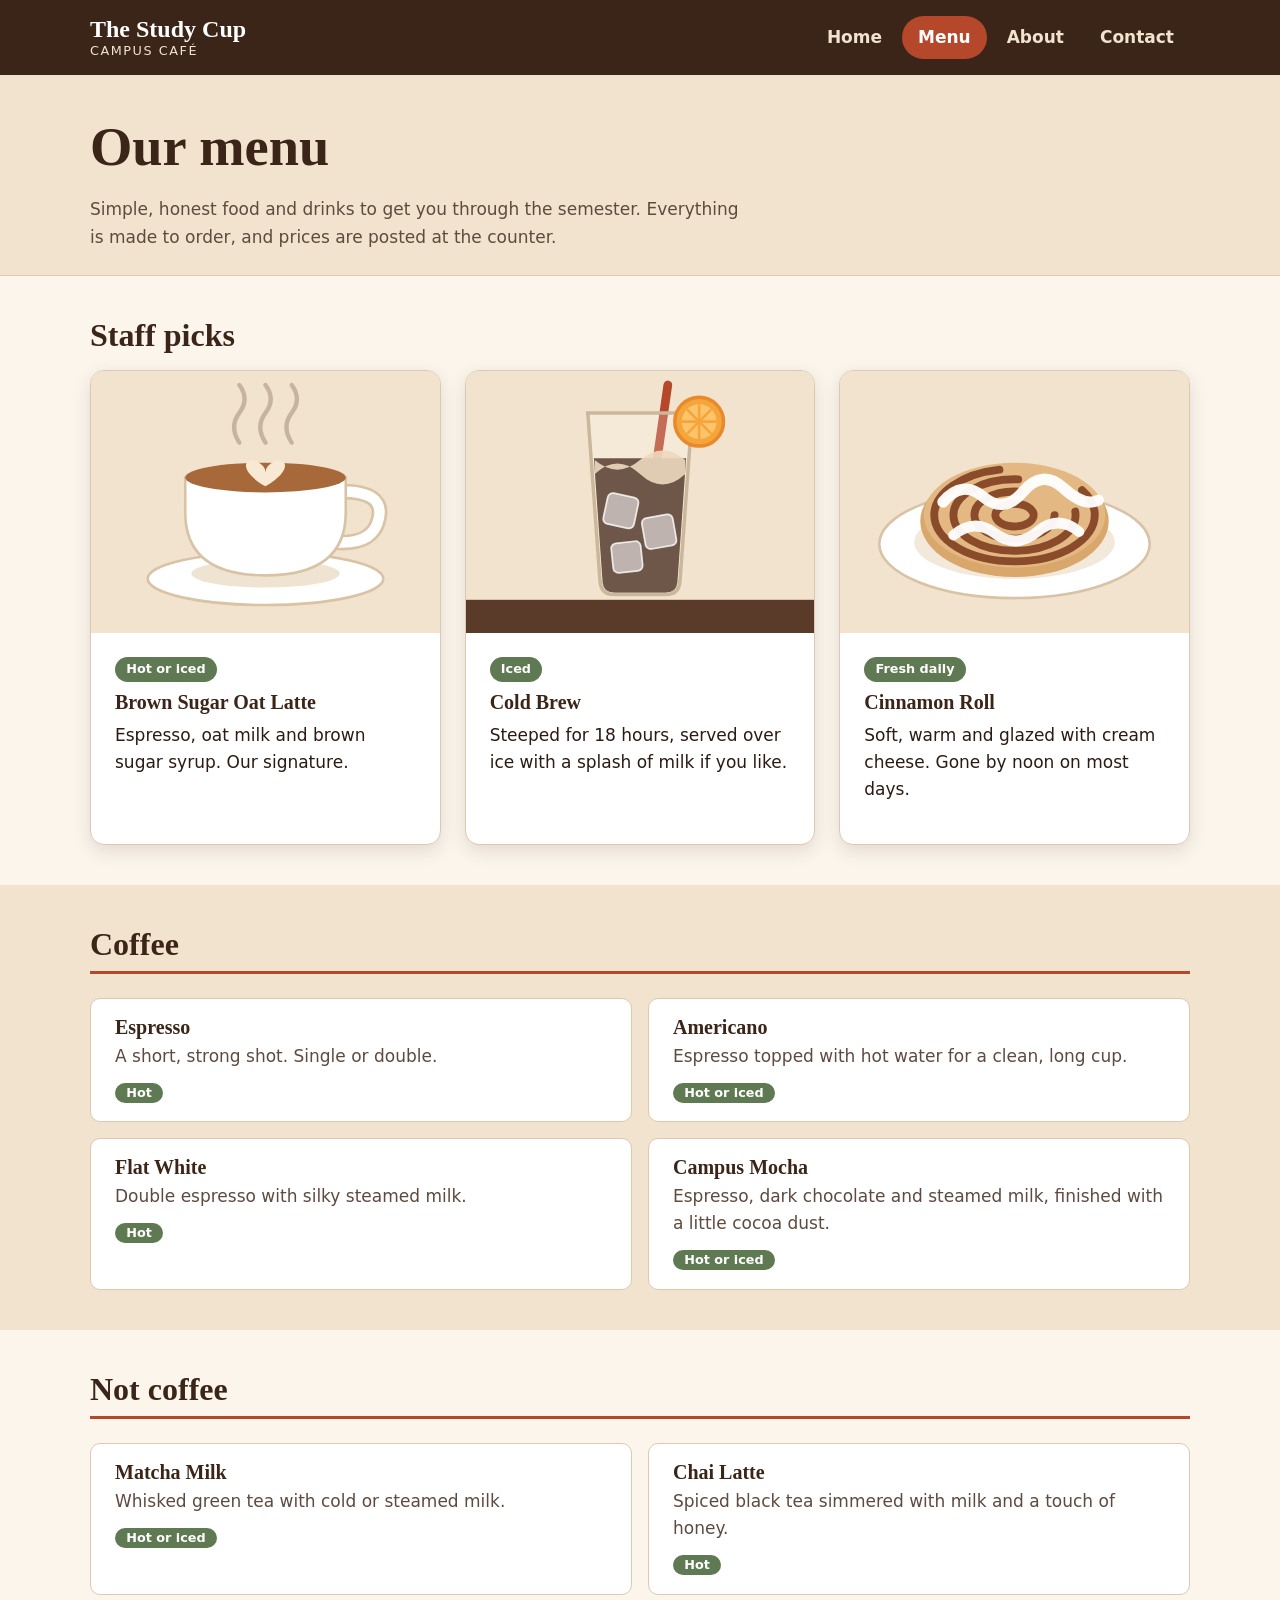
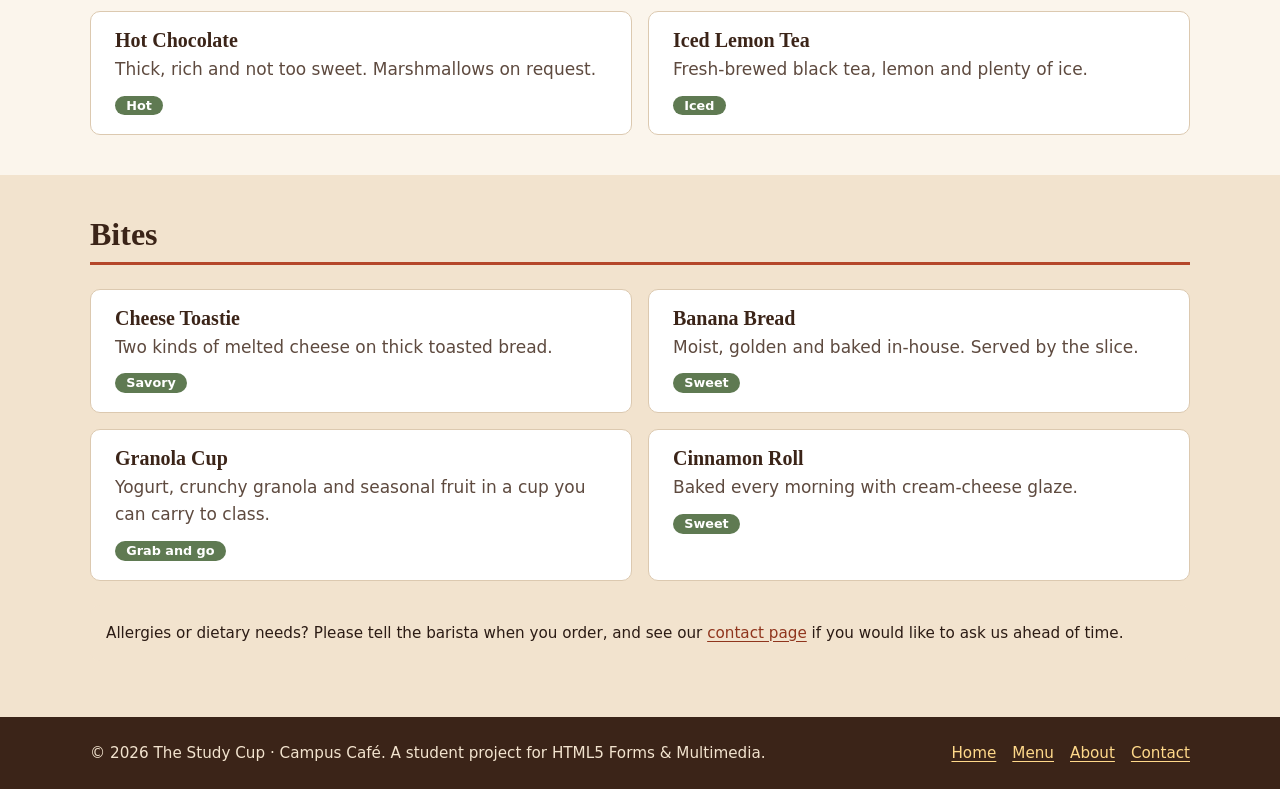
==== Group01_CampusCafe/menu.html @ f64dd316 "Add files via upload" ====
<!DOCTYPE html>
<html lang="en">
<head>
  <meta charset="utf-8">
  <meta name="viewport" content="width=device-width, initial-scale=1">
  <meta name="description" content="Browse The Study Cup menu: coffee, non-coffee drinks and fresh bites for students on the go.">
  <title>Menu | The Study Cup</title>
  <link rel="stylesheet" href="css/style.css">
</head>
<body>
  <a class="skip-link" href="#main">Skip to main content</a>

  <header class="site-header">
    <div class="container header-inner">
      <a class="brand" href="index.html">
        <span class="brand-name">The Study Cup</span>
        <span class="brand-sub">Campus Café</span>
      </a>
      <nav aria-label="Main navigation">
        <ul class="nav-list">
          <li><a href="index.html">Home</a></li>
          <li><a href="menu.html" aria-current="page">Menu</a></li>
          <li><a href="about.html">About</a></li>
          <li><a href="contact.html">Contact</a></li>
        </ul>
      </nav>
    </div>
  </header>

  <main id="main">
    <section class="page-header" aria-labelledby="page-title">
      <div class="container">
        <h1 id="page-title">Our menu</h1>
        <p>Simple, honest food and drinks to get you through the semester. Everything is made to order, and prices are posted at the counter.</p>
      </div>
    </section>

    <section class="section" aria-labelledby="picks-title">
      <div class="container">
        <h2 id="picks-title">Staff picks</h2>
        <div class="card-grid">
          <article class="card">
            <img src="images/latte.svg" width="400" height="300"
                 alt="A white cup of latte on a saucer with a heart drawn in the foam.">
            <div class="card-body">
              <span class="tag">Hot or iced</span>
              <h3>Brown Sugar Oat Latte</h3>
              <p>Espresso, oat milk and brown sugar syrup. Our signature.</p>
            </div>
          </article>
          <article class="card">
            <img src="images/cold-brew.svg" width="400" height="300"
                 alt="A tall glass of iced cold brew coffee with a red straw and an orange slice.">
            <div class="card-body">
              <span class="tag">Iced</span>
              <h3>Cold Brew</h3>
              <p>Steeped for 18 hours, served over ice with a splash of milk if you like.</p>
            </div>
          </article>
          <article class="card">
            <img src="images/cinnamon-roll.svg" width="400" height="300"
                 alt="A cinnamon roll with white icing on a plate.">
            <div class="card-body">
              <span class="tag">Fresh daily</span>
              <h3>Cinnamon Roll</h3>
              <p>Soft, warm and glazed with cream cheese. Gone by noon on most days.</p>
            </div>
          </article>
        </div>
      </div>
    </section>

    <section class="section section-alt" aria-labelledby="coffee-title">
      <div class="container">
        <h2 id="coffee-title" class="menu-heading">Coffee</h2>
        <div class="menu-list">
          <article class="menu-item">
            <h3>Espresso</h3>
            <p>A short, strong shot. Single or double.</p>
            <span class="tag">Hot</span>
          </article>
          <article class="menu-item">
            <h3>Americano</h3>
            <p>Espresso topped with hot water for a clean, long cup.</p>
            <span class="tag">Hot or iced</span>
          </article>
          <article class="menu-item">
            <h3>Flat White</h3>
            <p>Double espresso with silky steamed milk.</p>
            <span class="tag">Hot</span>
          </article>
          <article class="menu-item">
            <h3>Campus Mocha</h3>
            <p>Espresso, dark chocolate and steamed milk, finished with a little cocoa dust.</p>
            <span class="tag">Hot or iced</span>
          </article>
        </div>
      </div>
    </section>

    <section class="section" aria-labelledby="other-title">
      <div class="container">
        <h2 id="other-title" class="menu-heading">Not coffee</h2>
        <div class="menu-list">
          <article class="menu-item">
            <h3>Matcha Milk</h3>
            <p>Whisked green tea with cold or steamed milk.</p>
            <span class="tag">Hot or iced</span>
          </article>
          <article class="menu-item">
            <h3>Chai Latte</h3>
            <p>Spiced black tea simmered with milk and a touch of honey.</p>
            <span class="tag">Hot</span>
          </article>
          <article class="menu-item">
            <h3>Hot Chocolate</h3>
            <p>Thick, rich and not too sweet. Marshmallows on request.</p>
            <span class="tag">Hot</span>
          </article>
          <article class="menu-item">
            <h3>Iced Lemon Tea</h3>
            <p>Fresh-brewed black tea, lemon and plenty of ice.</p>
            <span class="tag">Iced</span>
          </article>
        </div>
      </div>
    </section>

    <section class="section section-alt" aria-labelledby="bites-title">
      <div class="container">
        <h2 id="bites-title" class="menu-heading">Bites</h2>
        <div class="menu-list">
          <article class="menu-item">
            <h3>Cheese Toastie</h3>
            <p>Two kinds of melted cheese on thick toasted bread.</p>
            <span class="tag">Savory</span>
          </article>
          <article class="menu-item">
            <h3>Banana Bread</h3>
            <p>Moist, golden and baked in-house. Served by the slice.</p>
            <span class="tag">Sweet</span>
          </article>
          <article class="menu-item">
            <h3>Granola Cup</h3>
            <p>Yogurt, crunchy granola and seasonal fruit in a cup you can carry to class.</p>
            <span class="tag">Grab and go</span>
          </article>
          <article class="menu-item">
            <h3>Cinnamon Roll</h3>
            <p>Baked every morning with cream-cheese glaze.</p>
            <span class="tag">Sweet</span>
          </article>
        </div>
        <p class="note">Allergies or dietary needs? Please tell the barista when you order, and see our <a href="contact.html">contact page</a> if you would like to ask us ahead of time.</p>
      </div>
    </section>
  </main>

  <footer class="site-footer">
    <div class="container footer-inner">
      <p>&copy; 2026 The Study Cup · Campus Café. A student project for HTML5 Forms &amp; Multimedia.</p>
      <nav aria-label="Footer navigation">
        <ul>
          <li><a href="index.html">Home</a></li>
          <li><a href="menu.html">Menu</a></li>
          <li><a href="about.html">About</a></li>
          <li><a href="contact.html">Contact</a></li>
        </ul>
      </nav>
    </div>
  </footer>
</body>
</html>
---- Group01_CampusCafe/css/style.css ----
/* ==========================================================
   The Study Cup · Campus Café
   css/style.css — hand-written, mobile-first
   Breakpoints: phone (base), tablet 640px, desktop 960px
   ========================================================== */

/* ---------- 1. Design tokens (CSS variables) ---------- */
:root {
  /* colors */
  --color-bg: #fbf5ec;
  --color-surface: #ffffff;
  --color-cream: #f2e3ce;
  --color-text: #2b1b14;
  --color-muted: #5e4a3f;
  --color-primary: #3b2418;
  --color-accent: #b5472a;
  --color-accent-dark: #8f351d;
  --color-sage: #5f7a52;
  --color-border: #dcc9b0;
  --color-field-border: #8a7360;
  --color-focus: #1b5e9e;
  --color-focus-on-dark: #ffd98a;
  --color-error: #b3261e;

  /* fonts */
  --font-body: "Segoe UI", system-ui, -apple-system, Roboto, "Helvetica Neue", Arial, sans-serif;
  --font-heading: Georgia, "Times New Roman", serif;

  /* shape + spacing */
  --radius: 14px;
  --radius-sm: 10px;
  --shadow: 0 6px 18px rgba(59, 36, 24, 0.12);
  --space-1: 0.5rem;
  --space-2: 1rem;
  --space-3: 1.5rem;
  --space-4: 2.5rem;
  --space-5: 4rem;
  --max-width: 1100px;
}

/* ---------- 2. Base ---------- */
*,
*::before,
*::after {
  box-sizing: border-box;
}

html {
  scroll-behavior: smooth;
}

body {
  margin: 0;
  font-family: var(--font-body);
  font-size: 1.0625rem;
  line-height: 1.6;
  color: var(--color-text);
  background: var(--color-bg);
}

img {
  display: block;
  max-width: 100%;
  height: auto;
}

h1,
h2,
h3 {
  font-family: var(--font-heading);
  color: var(--color-primary);
  line-height: 1.2;
}

h1 {
  margin: 0 0 var(--space-2);
  font-size: clamp(2rem, 6vw, 3.4rem);
}

h2 {
  margin: 0 0 var(--space-2);
  font-size: clamp(1.5rem, 4vw, 2rem);
}

h3 {
  margin: 0 0 var(--space-1);
  font-size: 1.25rem;
}

p {
  margin: 0 0 var(--space-2);
}

a {
  color: var(--color-accent-dark);
  text-underline-offset: 3px;
}

a:hover {
  color: var(--color-primary);
  text-decoration-thickness: 2px;
}

:focus-visible {
  outline: 3px solid var(--color-focus);
  outline-offset: 3px;
}

.container {
  width: min(100% - 2rem, var(--max-width));
  margin-inline: auto;
}

/* skip link (keyboard users) */
.skip-link {
  position: absolute;
  left: 1rem;
  top: -4rem;
  z-index: 10;
  padding: 0.6rem 1rem;
  background: var(--color-accent);
  color: #fff;
  border-radius: var(--radius-sm);
  transition: top 0.15s;
}

.skip-link:focus {
  top: 1rem;
}

/* ---------- 3. Header + navigation (Flexbox) ---------- */
.site-header {
  background: var(--color-primary);
  color: var(--color-cream);
}

.header-inner {
  display: flex;
  flex-direction: column;
  align-items: flex-start;
  gap: var(--space-1);
  padding-block: var(--space-2);
}

.brand {
  display: flex;
  flex-direction: column;
  line-height: 1.15;
  color: #fff;
  text-decoration: none;
}

.brand:hover {
  color: var(--color-focus-on-dark);
}

.brand-name {
  font-family: var(--font-heading);
  font-size: 1.5rem;
  font-weight: 700;
}

.brand-sub {
  font-size: 0.8rem;
  letter-spacing: 0.12em;
  text-transform: uppercase;
  color: var(--color-cream);
}

.nav-list {
  display: flex;
  flex-wrap: wrap;
  gap: 0.25rem;
  margin: 0;
  padding: 0;
  list-style: none;
}

.nav-list a {
  display: inline-block;
  padding: 0.5rem 1rem;
  border-radius: 999px;
  color: var(--color-cream);
  font-weight: 600;
  text-decoration: none;
  transition: background-color 0.15s, color 0.15s;
}

.nav-list a:hover {
  background: rgba(255, 255, 255, 0.18);
  color: #fff;
}

/* current page is clear: filled pill */
.nav-list a[aria-current="page"] {
  background: var(--color-accent);
  color: #fff;
}

.site-header :focus-visible,
.site-footer :focus-visible {
  outline-color: var(--color-focus-on-dark);
}

/* ---------- 4. Buttons ---------- */
.btn {
  display: inline-block;
  padding: 0.8rem 1.5rem;
  border: 2px solid var(--color-accent);
  border-radius: 999px;
  background: var(--color-accent);
  color: #fff;
  font: inherit;
  font-weight: 700;
  text-align: center;
  text-decoration: none;
  cursor: pointer;
  transition: background-color 0.15s, color 0.15s, transform 0.15s;
}

.btn:hover {
  background: var(--color-accent-dark);
  border-color: var(--color-accent-dark);
  color: #fff;
  transform: translateY(-2px);
}

.btn-outline {
  background: transparent;
  color: var(--color-accent-dark);
}

.btn-outline:hover {
  background: var(--color-accent-dark);
  color: #fff;
}

.btn-row {
  display: flex;
  flex-wrap: wrap;
  gap: var(--space-1);
}

/* ---------- 5. Hero + page headers ---------- */
.hero {
  padding-block: var(--space-4);
  background: linear-gradient(180deg, var(--color-cream) 0%, var(--color-bg) 100%);
}

.hero-grid {
  display: grid;
  gap: var(--space-3);
}

.eyebrow {
  margin-bottom: var(--space-1);
  font-size: 0.85rem;
  font-weight: 700;
  letter-spacing: 0.14em;
  text-transform: uppercase;
  color: var(--color-accent-dark);
}

.lead {
  font-size: 1.2rem;
  color: var(--color-muted);
}

.page-header {
  padding-block: var(--space-4) var(--space-3);
  background: var(--color-cream);
  border-bottom: 1px solid var(--color-border);
}

.page-header p {
  max-width: 60ch;
  margin-bottom: 0;
  color: var(--color-muted);
}

/* ---------- 6. Sections ---------- */
.section {
  padding-block: var(--space-4);
}

.section-alt {
  background: var(--color-cream);
}

.section-intro {
  max-width: 60ch;
  color: var(--color-muted);
}

/* ---------- 7. Cards (Grid for the grid, Flexbox inside each card) ---------- */
.card-grid {
  display: grid;
  grid-template-columns: 1fr;
  gap: var(--space-3);
}

.card {
  display: flex;
  flex-direction: column;
  overflow: hidden;
  background: var(--color-surface);
  border: 1px solid var(--color-border);
  border-radius: var(--radius);
  box-shadow: var(--shadow);
  transition: transform 0.2s, box-shadow 0.2s;
}

.card:hover,
.card:focus-within {
  transform: translateY(-4px);
  box-shadow: 0 12px 26px rgba(59, 36, 24, 0.18);
}

.card img {
  width: 100%;
  aspect-ratio: 4 / 3;
  object-fit: cover;
}

.card-body {
  display: flex;
  flex: 1;
  flex-direction: column;
  padding: var(--space-3);
}

.card-body p {
  flex: 1;
}

.card-body .role {
  flex: none;
}

.card-body a {
  font-weight: 700;
}

.tag {
  align-self: flex-start;
  margin-bottom: var(--space-1);
  padding: 0.15rem 0.7rem;
  border-radius: 999px;
  background: var(--color-sage);
  color: #fff;
  font-size: 0.8rem;
  font-weight: 700;
}

/* feature blocks (plain, no image) */
.feature {
  padding: var(--space-3);
  background: var(--color-surface);
  border-left: 6px solid var(--color-accent);
  border-radius: var(--radius-sm);
  box-shadow: var(--shadow);
}

.feature p {
  margin-bottom: 0;
}

/* ---------- 8. Figures + media ---------- */
figure {
  margin: 0;
}

figure img {
  width: 100%;
  border-radius: var(--radius);
  box-shadow: var(--shadow);
}

figcaption {
  padding-top: 0.6rem;
  font-size: 0.95rem;
  font-style: italic;
  color: var(--color-muted);
}

audio {
  display: block;
  width: 100%;
}

.media-card {
  padding: var(--space-3);
  background: var(--color-surface);
  border: 1px solid var(--color-border);
  border-radius: var(--radius);
  box-shadow: var(--shadow);
}

.media-card figcaption {
  font-style: normal;
}

/* two-column split used on About page (Grid) */
.split {
  display: grid;
  gap: var(--space-3);
  align-items: center;
}

/* ---------- 9. Menu list ---------- */
.menu-heading {
  padding-bottom: var(--space-1);
  border-bottom: 3px solid var(--color-accent);
}

.menu-list {
  display: grid;
  grid-template-columns: 1fr;
  gap: var(--space-2);
  margin-top: var(--space-3);
}

.menu-item {
  padding: var(--space-2) var(--space-3);
  background: var(--color-surface);
  border: 1px solid var(--color-border);
  border-radius: var(--radius-sm);
  transition: border-color 0.15s, background-color 0.15s;
}

.menu-item:hover {
  border-color: var(--color-accent);
  background: #fffaf3;
}

.menu-item h3 {
  margin-bottom: 0.25rem;
}

.menu-item p {
  margin-bottom: 0.5rem;
  color: var(--color-muted);
}

.menu-item .tag {
  margin-bottom: 0;
}

.note {
  margin-top: var(--space-3);
  padding: var(--space-2);
  background: var(--color-cream);
  border-radius: var(--radius-sm);
  font-size: 0.95rem;
}

/* ---------- 10. Table (hours) ---------- */
.table-wrap {
  overflow-x: auto;
}

table {
  width: 100%;
  border-collapse: collapse;
  background: var(--color-surface);
  border-radius: var(--radius-sm);
}

caption {
  padding-bottom: var(--space-1);
  text-align: left;
  font-weight: 700;
  color: var(--color-muted);
}

th,
td {
  padding: 0.75rem 1rem;
  text-align: left;
  border-bottom: 1px solid var(--color-border);
}

thead th {
  background: var(--color-primary);
  color: #fff;
}

tbody tr:nth-child(even) {
  background: #fdf8f0;
}

tbody tr:hover {
  background: var(--color-cream);
}

/* ---------- 11. Team ---------- */
.avatar {
  display: grid;
  place-items: center;
  width: 64px;
  height: 64px;
  margin-bottom: var(--space-2);
  border-radius: 50%;
  background: var(--color-accent);
  color: #fff;
  font-family: var(--font-heading);
  font-size: 1.6rem;
  font-weight: 700;
}

.role {
  margin-bottom: var(--space-1);
  font-size: 0.85rem;
  font-weight: 700;
  letter-spacing: 0.08em;
  text-transform: uppercase;
  color: var(--color-sage);
}

/* ---------- 12. Contact page + form ---------- */
.contact-layout {
  display: grid;
  gap: var(--space-4);
}

.form-card {
  padding: var(--space-3);
  background: var(--color-surface);
  border: 1px solid var(--color-border);
  border-radius: var(--radius);
  box-shadow: var(--shadow);
}

/* fields are stacked on every screen size */
.contact-form {
  display: grid;
  grid-template-columns: 1fr;
  gap: var(--space-2);
}

.field {
  display: flex;
  flex-direction: column;
  gap: 0.35rem;
}

.field label {
  font-weight: 700;
}

.req {
  font-size: 0.85rem;
  font-weight: 400;
  color: var(--color-muted);
}

.hint {
  font-size: 0.875rem;
  color: var(--color-muted);
}

input,
select,
textarea {
  width: 100%;
  padding: 0.75rem 0.9rem;
  border: 2px solid var(--color-field-border);
  border-radius: var(--radius-sm);
  background: #fff;
  color: var(--color-text);
  font: inherit;
  transition: border-color 0.15s, box-shadow 0.15s;
}

textarea {
  resize: vertical;
  min-height: 9rem;
}

input:hover,
select:hover,
textarea:hover {
  border-color: var(--color-accent);
}

input:focus,
select:focus,
textarea:focus {
  outline: 3px solid transparent; /* keeps a visible ring in forced-colors mode */
  border-color: var(--color-focus);
  box-shadow: 0 0 0 4px rgba(27, 94, 158, 0.3);
}

input:user-invalid,
textarea:user-invalid {
  border-color: var(--color-error);
}

.contact-form .btn {
  justify-self: stretch;
}

.info-card {
  padding: var(--space-3);
  background: var(--color-cream);
  border-radius: var(--radius);
}

.info-card address {
  font-style: normal;
}

.info-card ul {
  margin: 0 0 var(--space-2);
  padding-left: 1.2rem;
}

/* ---------- 13. Footer ---------- */
.site-footer {
  padding-block: var(--space-3);
  background: var(--color-primary);
  color: var(--color-cream);
  font-size: 0.95rem;
}

.footer-inner {
  display: flex;
  flex-direction: column;
  gap: var(--space-2);
}

.footer-inner p {
  margin: 0;
}

.footer-inner ul {
  display: flex;
  flex-wrap: wrap;
  gap: var(--space-2);
  margin: 0;
  padding: 0;
  list-style: none;
}

.site-footer a {
  color: var(--color-focus-on-dark);
}

.site-footer a:hover {
  color: #fff;
}

/* ---------- 14. Tablet (640px and up) ---------- */
@media (min-width: 640px) {
  .card-grid {
    grid-template-columns: repeat(2, 1fr);
  }

  .menu-list {
    grid-template-columns: repeat(2, 1fr);
  }

  .contact-form .btn {
    justify-self: start;
  }

  .footer-inner {
    flex-direction: row;
    align-items: center;
    justify-content: space-between;
  }
}

/* ---------- 15. Desktop (960px and up) ---------- */
@media (min-width: 960px) {
  .header-inner {
    flex-direction: row;
    align-items: center;
    justify-content: space-between;
  }

  .hero {
    padding-block: var(--space-5);
  }

  .hero-grid {
    grid-template-columns: 1.1fr 0.9fr;
    align-items: center;
    gap: var(--space-4);
  }

  .card-grid {
    grid-template-columns: repeat(3, 1fr);
  }

  .split {
    grid-template-columns: 1fr 1fr;
    gap: var(--space-4);
  }

  .contact-layout {
    grid-template-columns: 1.4fr 0.8fr;
    align-items: start;
  }
}

/* ---------- 16. Respect reduced-motion settings ---------- */
@media (prefers-reduced-motion: reduce) {
  html {
    scroll-behavior: auto;
  }

  *,
  *::before,
  *::after {
    transition: none !important;
  }
}
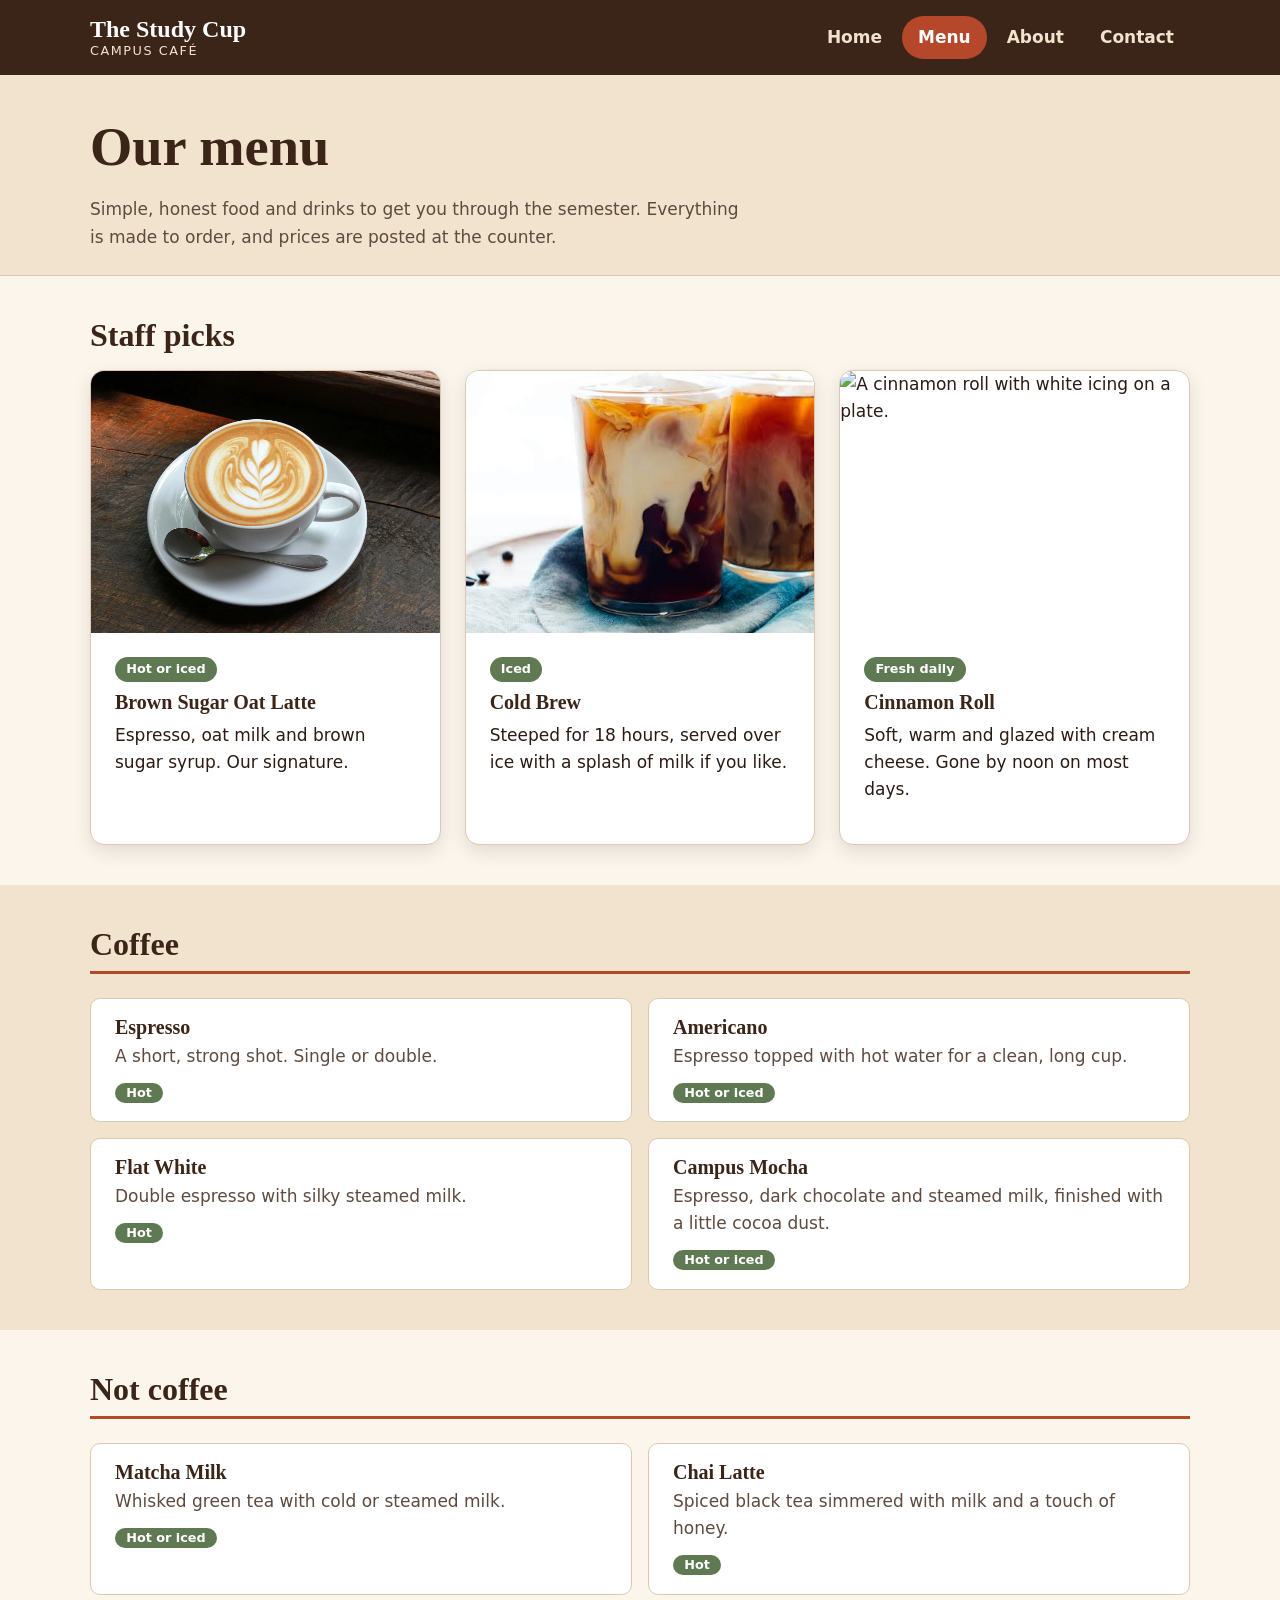
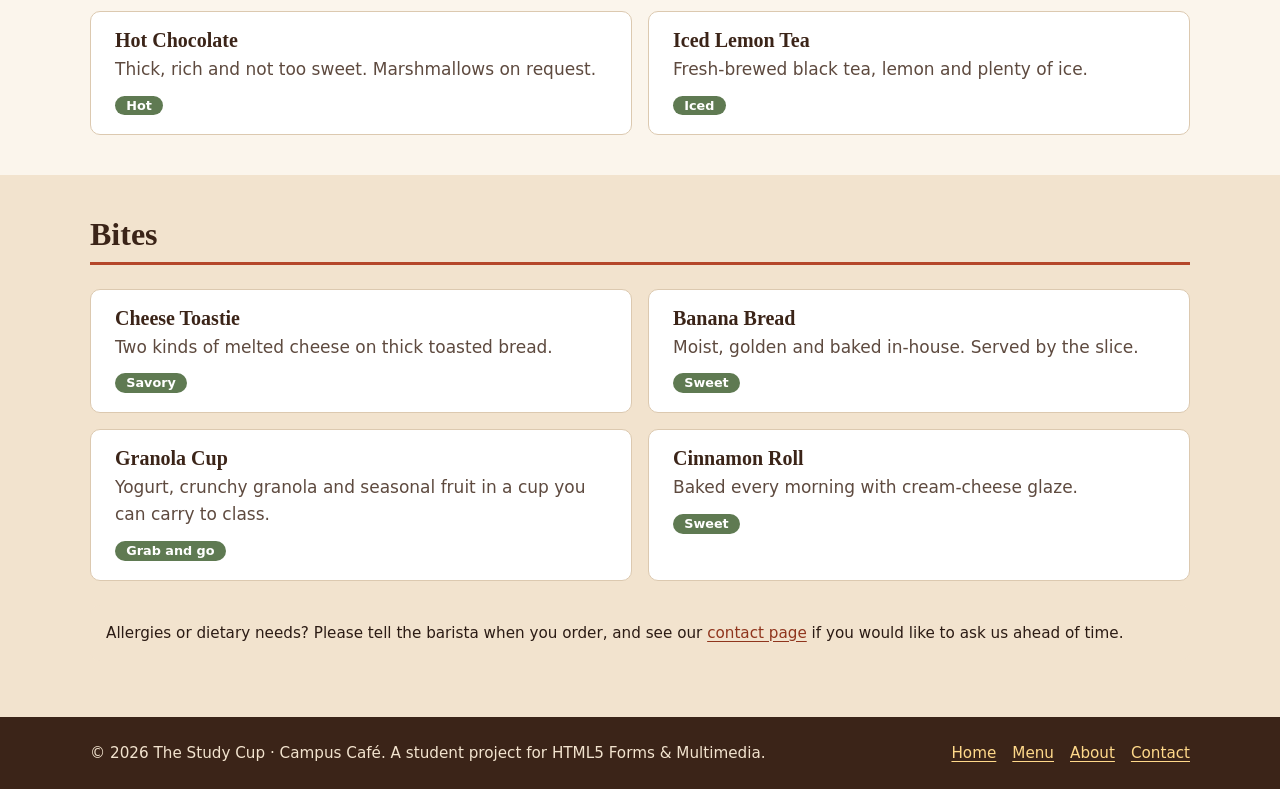
==== commit a8a8eba1: "Change image formats from SVG to JPG Updated image sources for menu items to use JPG format." ====
--- a/Group01_CampusCafe/menu.html
+++ b/Group01_CampusCafe/menu.html
@@ -40,7 +40,7 @@
         <h2 id="picks-title">Staff picks</h2>
         <div class="card-grid">
           <article class="card">
-            <img src="images/latte.svg" width="400" height="300"
+            <img src="images/latte.webp" width="400" height="300"
                  alt="A white cup of latte on a saucer with a heart drawn in the foam.">
             <div class="card-body">
               <span class="tag">Hot or iced</span>
@@ -49,7 +49,7 @@
             </div>
           </article>
           <article class="card">
-            <img src="images/cold-brew.svg" width="400" height="300"
+            <img src="images/cold-brew.jpg" width="400" height="300"
                  alt="A tall glass of iced cold brew coffee with a red straw and an orange slice.">
             <div class="card-body">
               <span class="tag">Iced</span>
@@ -58,7 +58,7 @@
             </div>
           </article>
           <article class="card">
-            <img src="images/cinnamon-roll.svg" width="400" height="300"
+            <img src="images/cinnamon-roll.jpg" width="400" height="300"
                  alt="A cinnamon roll with white icing on a plate.">
             <div class="card-body">
               <span class="tag">Fresh daily</span>
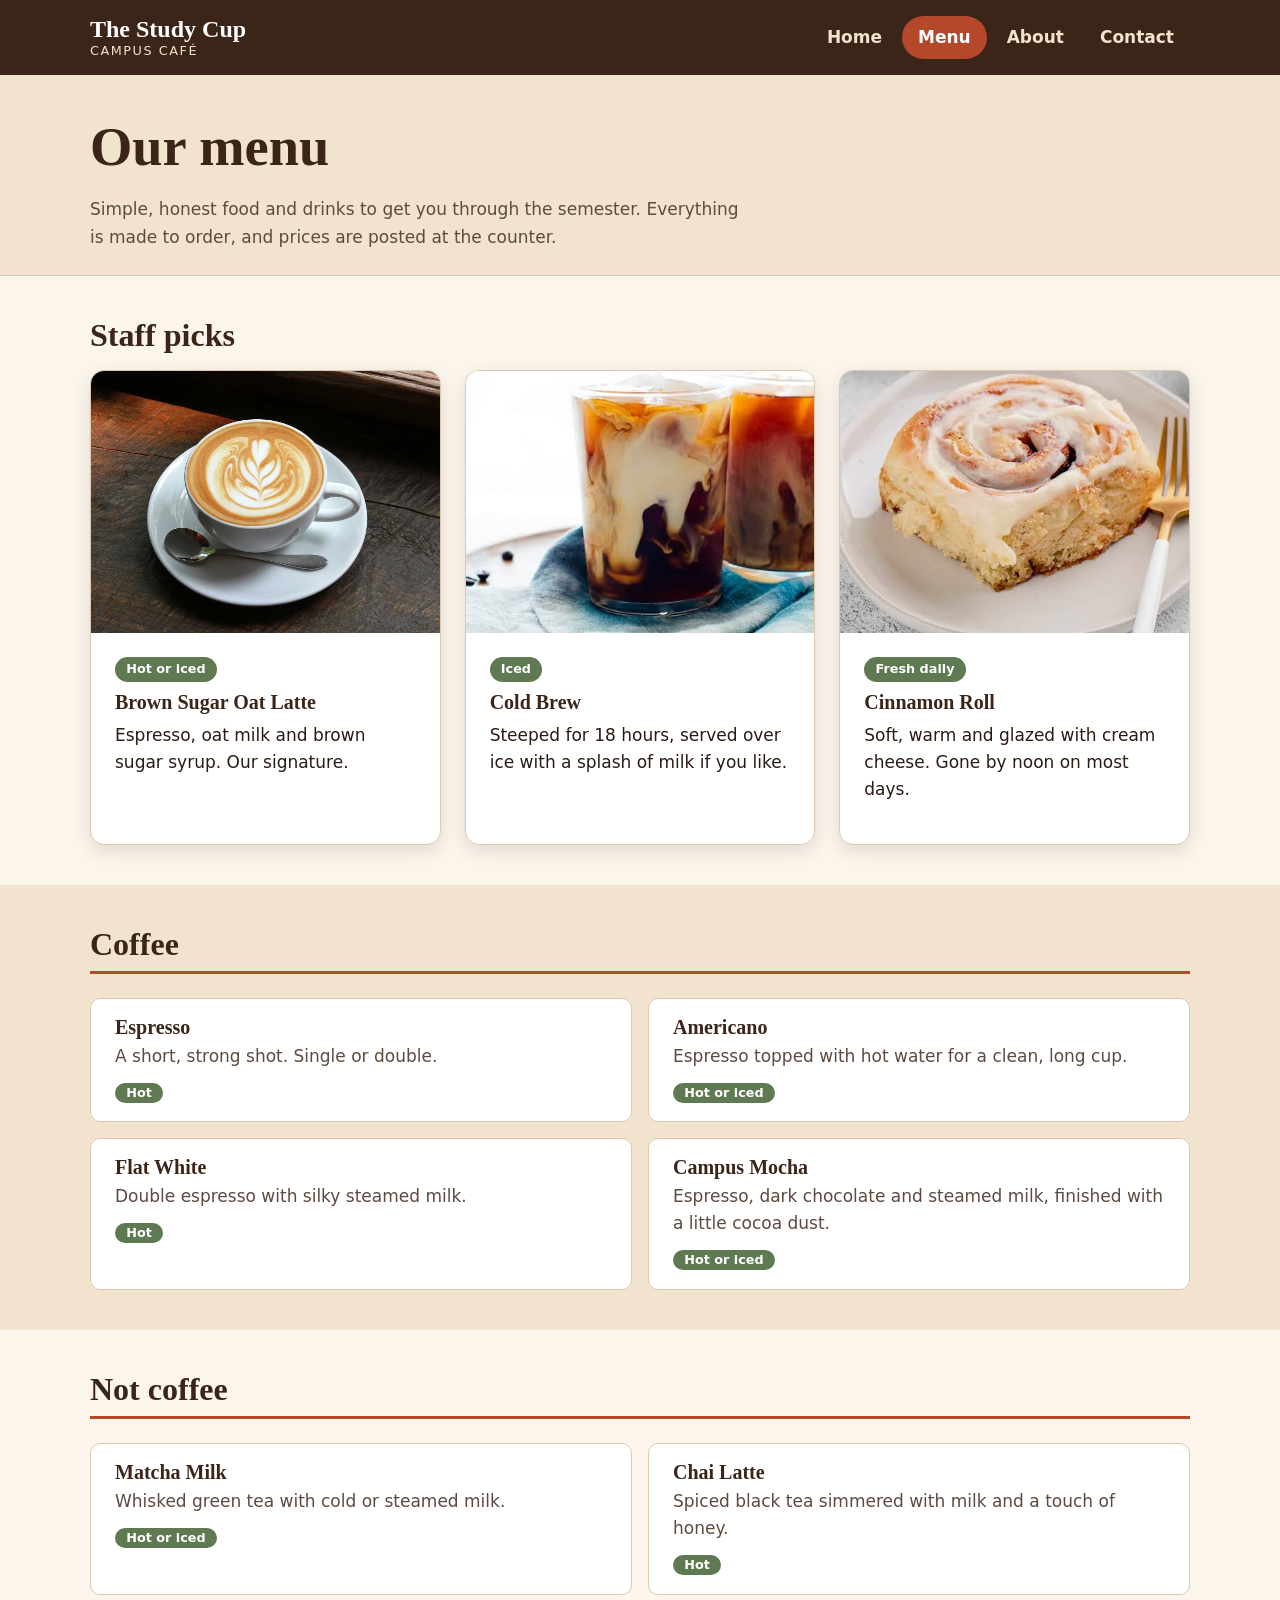
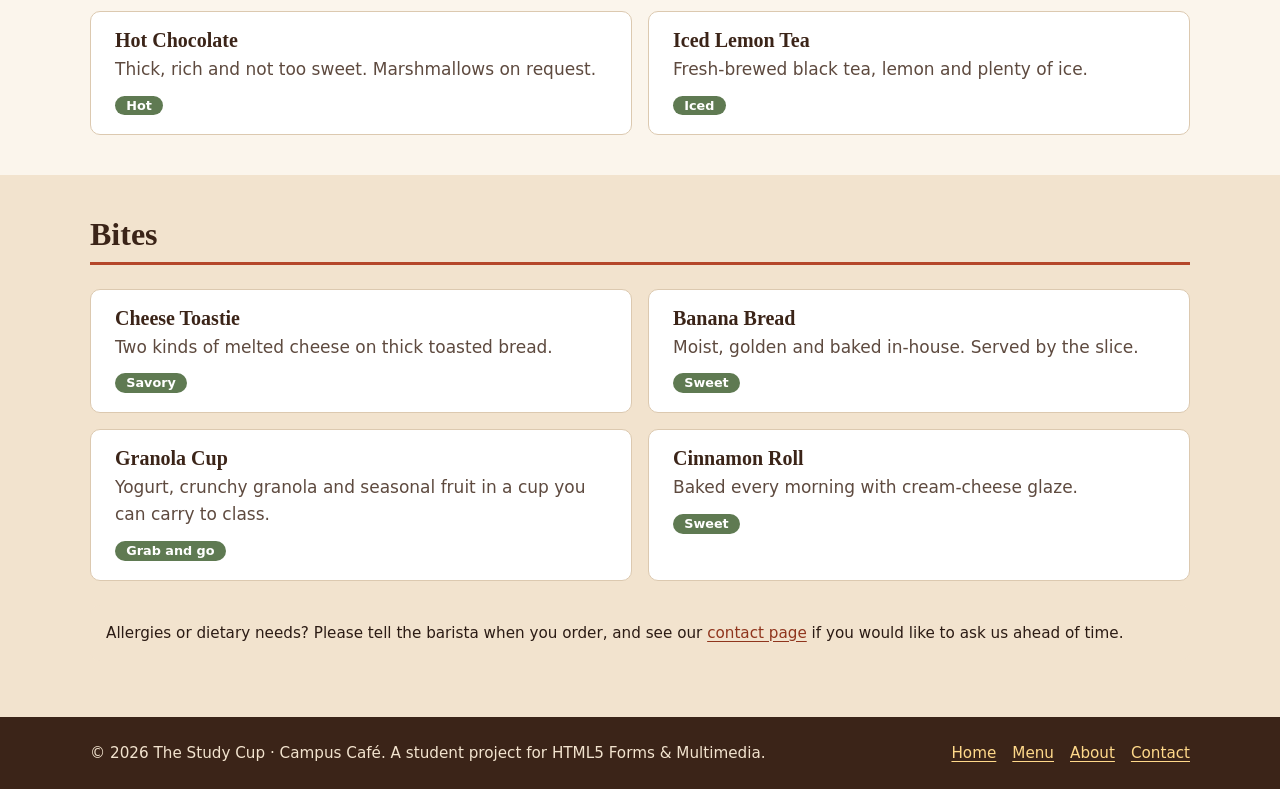
==== commit b865900c: "Fix typo in cinnamon roll image source" ====
--- a/Group01_CampusCafe/menu.html
+++ b/Group01_CampusCafe/menu.html
@@ -58,7 +58,7 @@
             </div>
           </article>
           <article class="card">
-            <img src="images/cinnamon-roll.jpg" width="400" height="300"
+            <img src="images/cinamon-roll.jpg" width="400" height="300"
                  alt="A cinnamon roll with white icing on a plate.">
             <div class="card-body">
               <span class="tag">Fresh daily</span>
